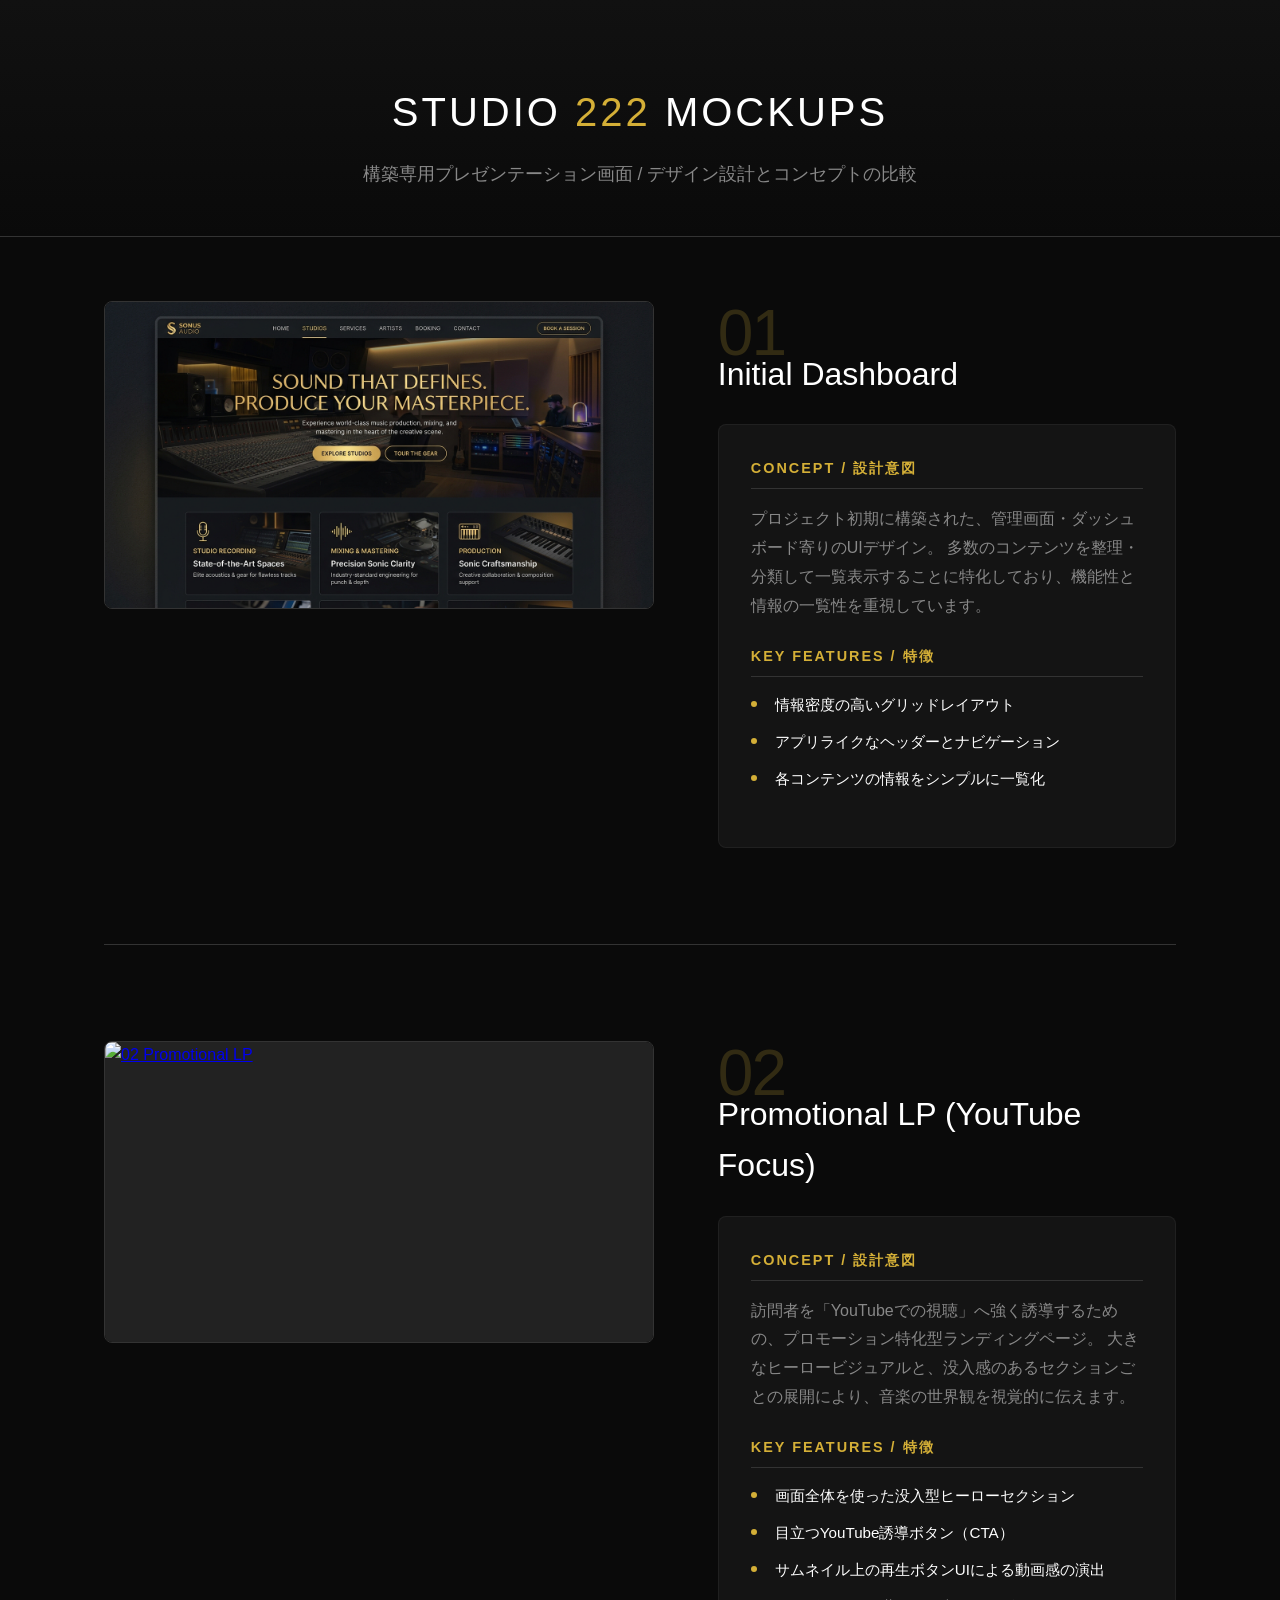
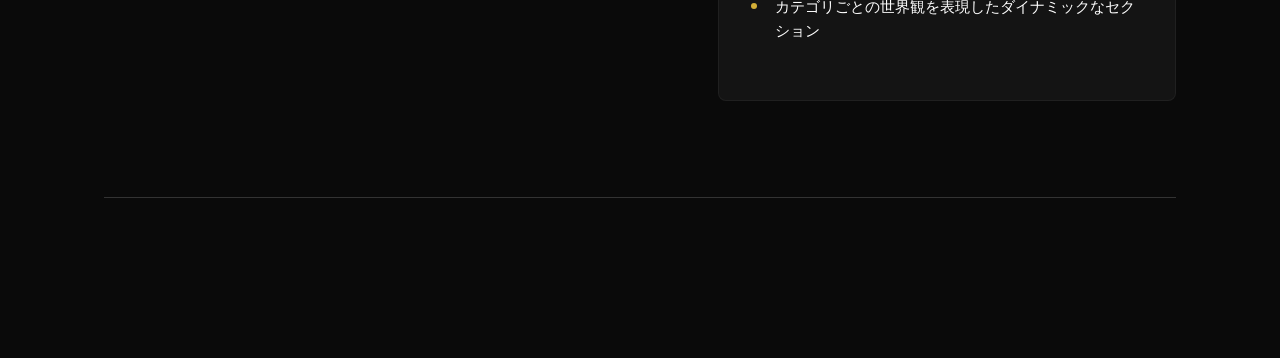
==== mockups/index.html @ 64bae68f "UI: Add presentation LP inside mockups folder" ====
<!DOCTYPE html>
<html lang="ja">
<head>
    <meta charset="UTF-8">
    <meta name="viewport" content="width=device-width, initial-scale=1.0">
    <title>Design Presentations - Studio 222</title>
    <style>
        :root {
            --bg-main: #0a0a0a;
            --bg-card: #141414;
            --text-main: #ffffff;
            --text-muted: #888888;
            --accent: #d4af37;
            --border: #333333;
        }

        * { margin: 0; padding: 0; box-sizing: border-box; }
        
        body {
            font-family: 'Helvetica Neue', Arial, sans-serif;
            background-color: var(--bg-main);
            color: var(--text-main);
            line-height: 1.6;
        }

        /* Presentation Header */
        header {
            padding: 5rem 5% 3rem;
            text-align: center;
            border-bottom: 1px solid var(--border);
            background: linear-gradient(180deg, #111 0%, #0a0a0a 100%);
        }
        h1 { font-size: 2.5rem; font-weight: 300; letter-spacing: 3px; margin-bottom: 1rem; }
        h1 span { color: var(--accent); }
        .subtitle { color: var(--text-muted); font-size: 1.1rem; max-width: 600px; margin: 0 auto; }

        /* Container */
        .container {
            max-width: 1200px;
            margin: 0 auto;
            padding: 4rem 5%;
        }

        /* Section Layout */
        .mockup-section {
            display: flex;
            flex-direction: column;
            gap: 2rem;
            margin-bottom: 6rem;
            padding-bottom: 6rem;
            border-bottom: 1px solid var(--border);
        }
        @media (min-width: 900px) {
            .mockup-section { flex-direction: row; align-items: flex-start; }
            .mockup-image { flex: 1.2; position: sticky; top: 2rem; }
            .mockup-info { flex: 1; padding-left: 2rem; }
        }

        /* Numbering & Title */
        .number {
            font-size: 4rem;
            font-weight: 100;
            color: rgba(212, 175, 55, 0.2);
            line-height: 1;
            margin-bottom: -1rem;
            letter-spacing: -2px;
        }
        .title {
            font-size: 2rem;
            font-weight: 400;
            margin-bottom: 1.5rem;
            color: var(--text-main);
        }

        /* Image / Link */
        .image-link {
            display: block;
            border-radius: 8px;
            overflow: hidden;
            border: 1px solid var(--border);
            transition: all 0.3s;
            position: relative;
        }
        .image-link::after {
            content: 'VIEW PROTOTYPE ↗';
            position: absolute;
            top: 50%; left: 50%; transform: translate(-50%, -50%);
            background: rgba(0,0,0,0.8); color: var(--accent);
            padding: 1rem 2rem; border-radius: 50px;
            font-size: 0.9rem; font-weight: bold; letter-spacing: 2px;
            opacity: 0; transition: all 0.3s;
        }
        .image-link:hover { border-color: var(--accent); box-shadow: 0 10px 30px rgba(0,0,0,0.5); }
        .image-link:hover img { filter: brightness(0.5); }
        .image-link:hover::after { opacity: 1; }

        .image-link img {
            width: 100%;
            display: block;
            transition: filter 0.3s;
            background: #222;
        }

        /* Concept Content */
        .concept-block {
            background: var(--bg-card);
            padding: 2rem;
            border-radius: 8px;
            border: 1px solid rgba(255,255,255,0.05);
        }
        .concept-heading {
            font-size: 0.9rem;
            color: var(--accent);
            text-transform: uppercase;
            letter-spacing: 2px;
            margin-bottom: 1rem;
            border-bottom: 1px solid var(--border);
            padding-bottom: 0.5rem;
        }
        .concept-text {
            color: var(--text-muted);
            font-size: 1rem;
            line-height: 1.8;
            margin-bottom: 1.5rem;
        }
        
        .feature-list { list-style: none; margin-bottom: 1.5rem; }
        .feature-list li {
            position: relative; padding-left: 1.5rem; color: var(--text-main); font-size: 0.95rem; margin-bottom: 0.8rem;
        }
        .feature-list li::before {
            content: ''; position: absolute; left: 0; top: 0.5rem; width: 6px; height: 6px;
            background: var(--accent); border-radius: 50%;
        }

    </style>
</head>
<body>

    <header>
        <h1>STUDIO <span>222</span> MOCKUPS</h1>
        <p class="subtitle">構築専用プレゼンテーション画面 / デザイン設計とコンセプトの比較</p>
    </header>

    <div class="container">

        <!-- ==================== MOCKUP 01 ==================== -->
        <section class="mockup-section">
            <div class="mockup-image">
                <a href="01_landing_page.html" class="image-link">
                    <!-- Thumbnail for 01 (Dashboard) -->
                    <img src="thumb_01.jpg" alt="01 Initial Dashboard" style="min-height:300px; object-fit:cover;">
                </a>
            </div>
            
            <div class="mockup-info">
                <div class="number">01</div>
                <h2 class="title">Initial Dashboard</h2>
                
                <div class="concept-block">
                    <h3 class="concept-heading">Concept / 設計意図</h3>
                    <p class="concept-text">
                        プロジェクト初期に構築された、管理画面・ダッシュボード寄りのUIデザイン。
                        多数のコンテンツを整理・分類して一覧表示することに特化しており、機能性と情報の一覧性を重視しています。
                    </p>
                    
                    <h3 class="concept-heading">Key Features / 特徴</h3>
                    <ul class="feature-list">
                        <li>情報密度の高いグリッドレイアウト</li>
                        <li>アプリライクなヘッダーとナビゲーション</li>
                        <li>各コンテンツの情報をシンプルに一覧化</li>
                    </ul>
                </div>
            </div>
        </section>

        <!-- ==================== MOCKUP 02 ==================== -->
        <section class="mockup-section">
            <div class="mockup-image">
                <a href="02_lp_design.html" class="image-link">
                    <!-- Thumbnail for 02 (LP) using Unsplash placeholder -->
                    <img src="https://images.unsplash.com/photo-1614149162883-504ce4d13909?q=80&w=800&auto=format&fit=crop" alt="02 Promotional LP" style="min-height:300px; object-fit:cover;">
                </a>
            </div>
            
            <div class="mockup-info">
                <div class="number">02</div>
                <h2 class="title">Promotional LP (YouTube Focus)</h2>
                
                <div class="concept-block">
                    <h3 class="concept-heading">Concept / 設計意図</h3>
                    <p class="concept-text">
                        訪問者を「YouTubeでの視聴」へ強く誘導するための、プロモーション特化型ランディングページ。
                        大きなヒーロービジュアルと、没入感のあるセクションごとの展開により、音楽の世界観を視覚的に伝えます。
                    </p>
                    
                    <h3 class="concept-heading">Key Features / 特徴</h3>
                    <ul class="feature-list">
                        <li>画面全体を使った没入型ヒーローセクション</li>
                        <li>目立つYouTube誘導ボタン（CTA）</li>
                        <li>サムネイル上の再生ボタンUIによる動画感の演出</li>
                        <li>カテゴリごとの世界観を表現したダイナミックなセクション</li>
                    </ul>
                </div>
            </div>
        </section>

        <!-- New Mockups can be added below by copying a section block -->

    </div>

</body>
</html>
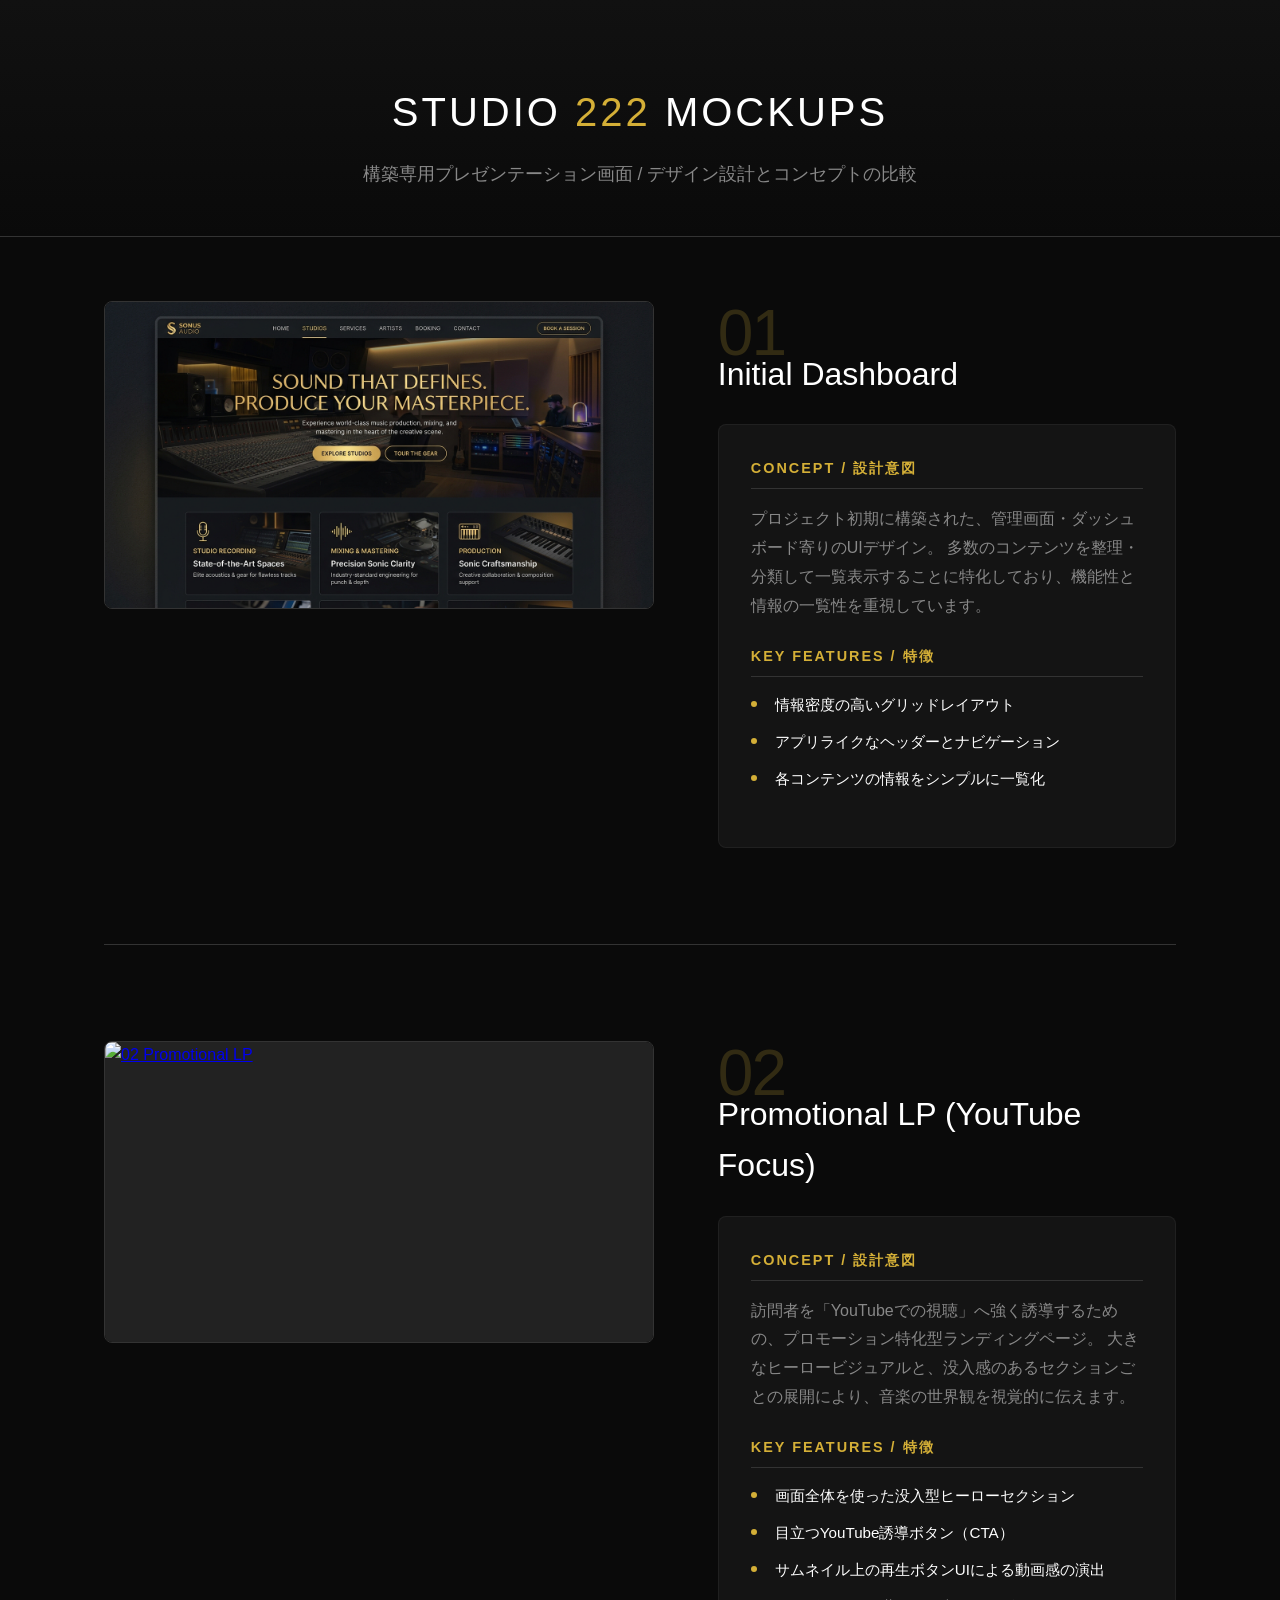
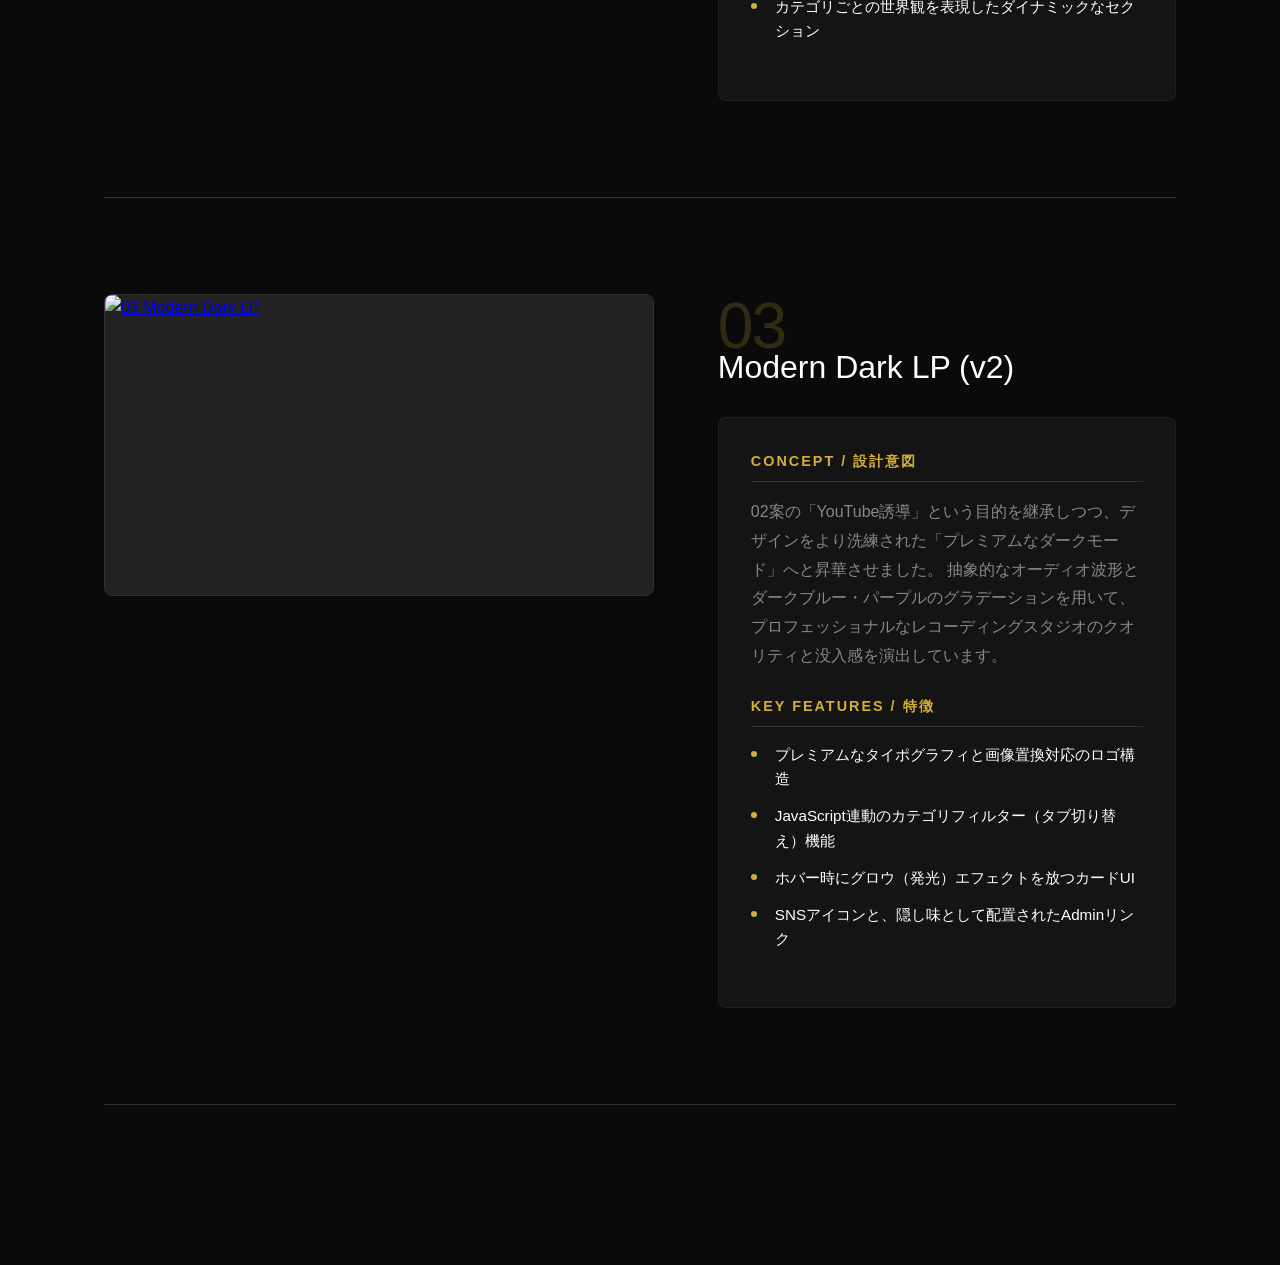
==== commit b0de8e3d: "UI: Add mockup 03 with modern dark mode and dynamic category filters" ====
--- a/mockups/index.html
+++ b/mockups/index.html
@@ -205,6 +205,37 @@
             </div>
         </section>
 
+        <!-- ==================== MOCKUP 03 ==================== -->
+        <section class="mockup-section">
+            <div class="mockup-image">
+                <a href="03_lp_v2.html" class="image-link">
+                    <!-- Thumbnail for 03 -->
+                    <img src="https://images.unsplash.com/photo-1598653222000-6b7b7a552625?q=80&w=800&auto=format&fit=crop" alt="03 Modern Dark LP" style="min-height:300px; object-fit:cover;">
+                </a>
+            </div>
+            
+            <div class="mockup-info">
+                <div class="number">03</div>
+                <h2 class="title">Modern Dark LP (v2)</h2>
+                
+                <div class="concept-block">
+                    <h3 class="concept-heading">Concept / 設計意図</h3>
+                    <p class="concept-text">
+                        02案の「YouTube誘導」という目的を継承しつつ、デザインをより洗練された「プレミアムなダークモード」へと昇華させました。
+                        抽象的なオーディオ波形とダークブルー・パープルのグラデーションを用いて、プロフェッショナルなレコーディングスタジオのクオリティと没入感を演出しています。
+                    </p>
+                    
+                    <h3 class="concept-heading">Key Features / 特徴</h3>
+                    <ul class="feature-list">
+                        <li>プレミアムなタイポグラフィと画像置換対応のロゴ構造</li>
+                        <li>JavaScript連動のカテゴリフィルター（タブ切り替え）機能</li>
+                        <li>ホバー時にグロウ（発光）エフェクトを放つカードUI</li>
+                        <li>SNSアイコンと、隠し味として配置されたAdminリンク</li>
+                    </ul>
+                </div>
+            </div>
+        </section>
+
         <!-- New Mockups can be added below by copying a section block -->
 
     </div>
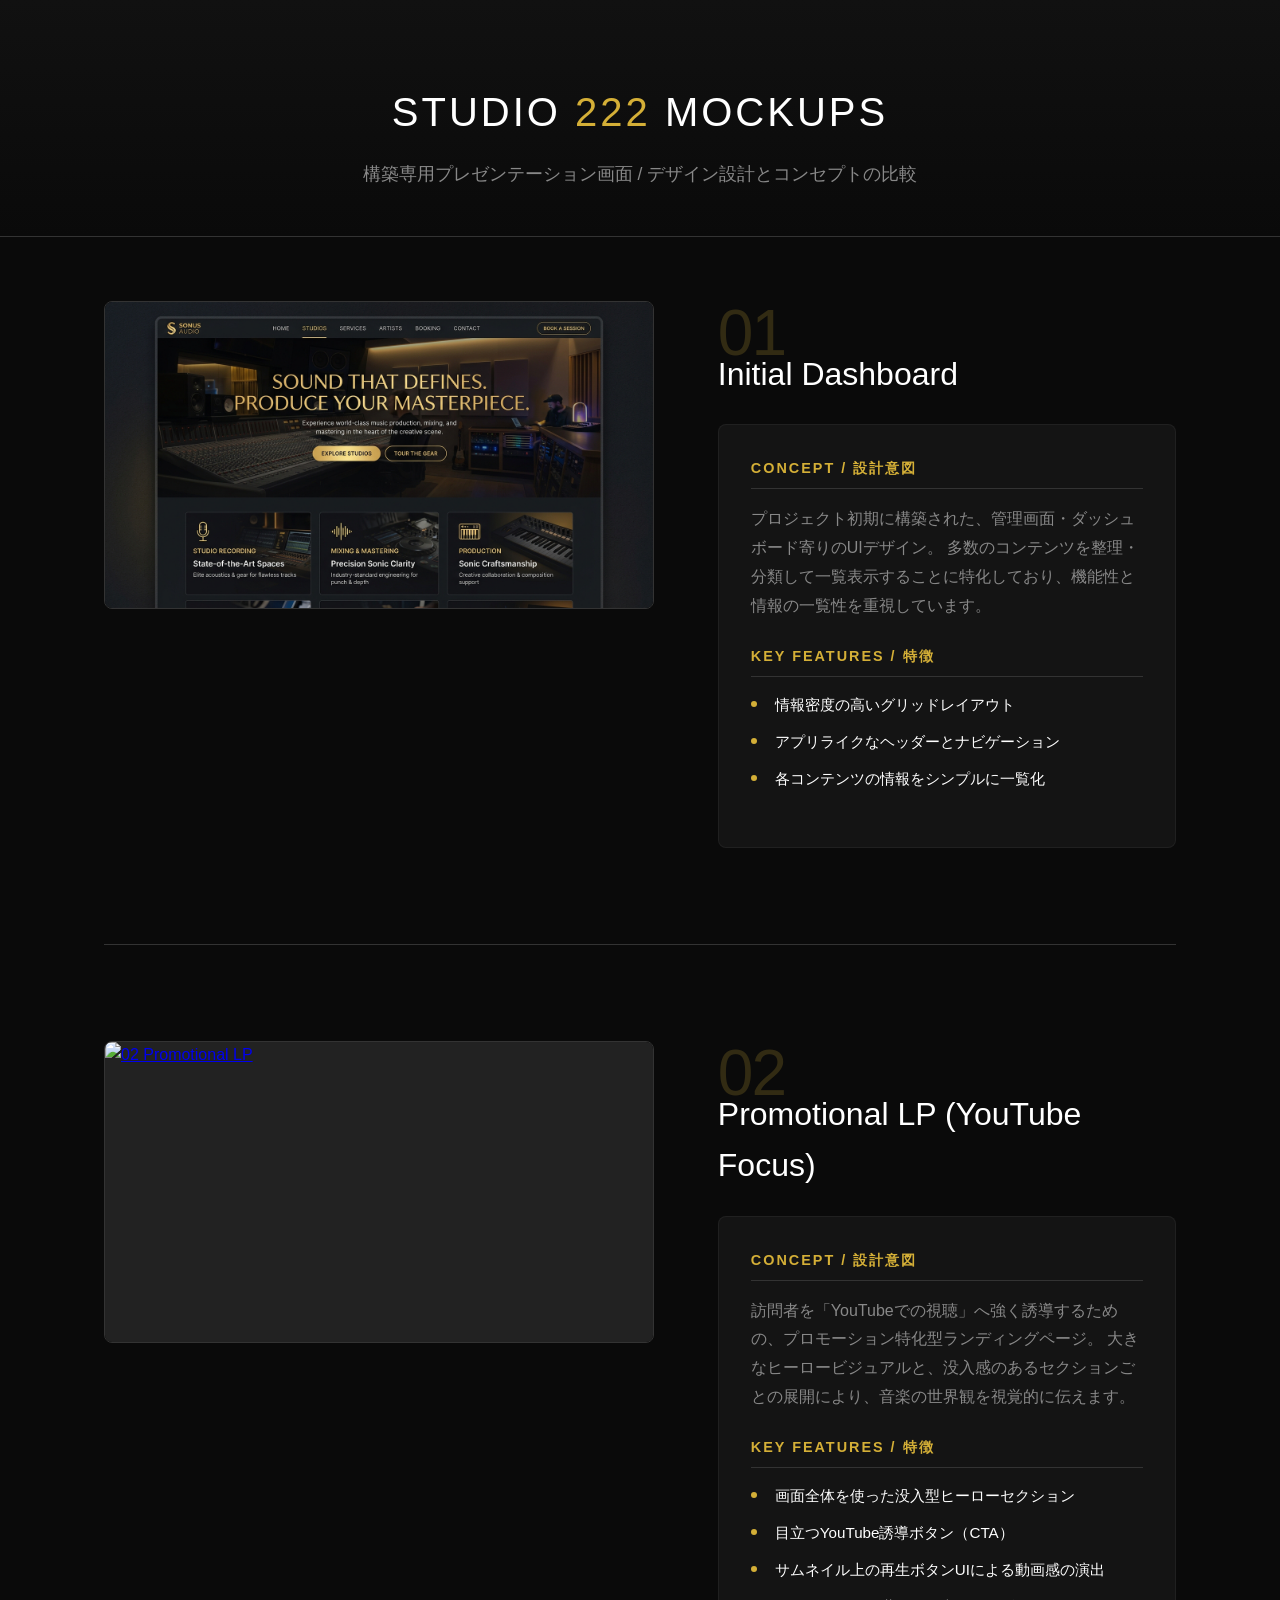
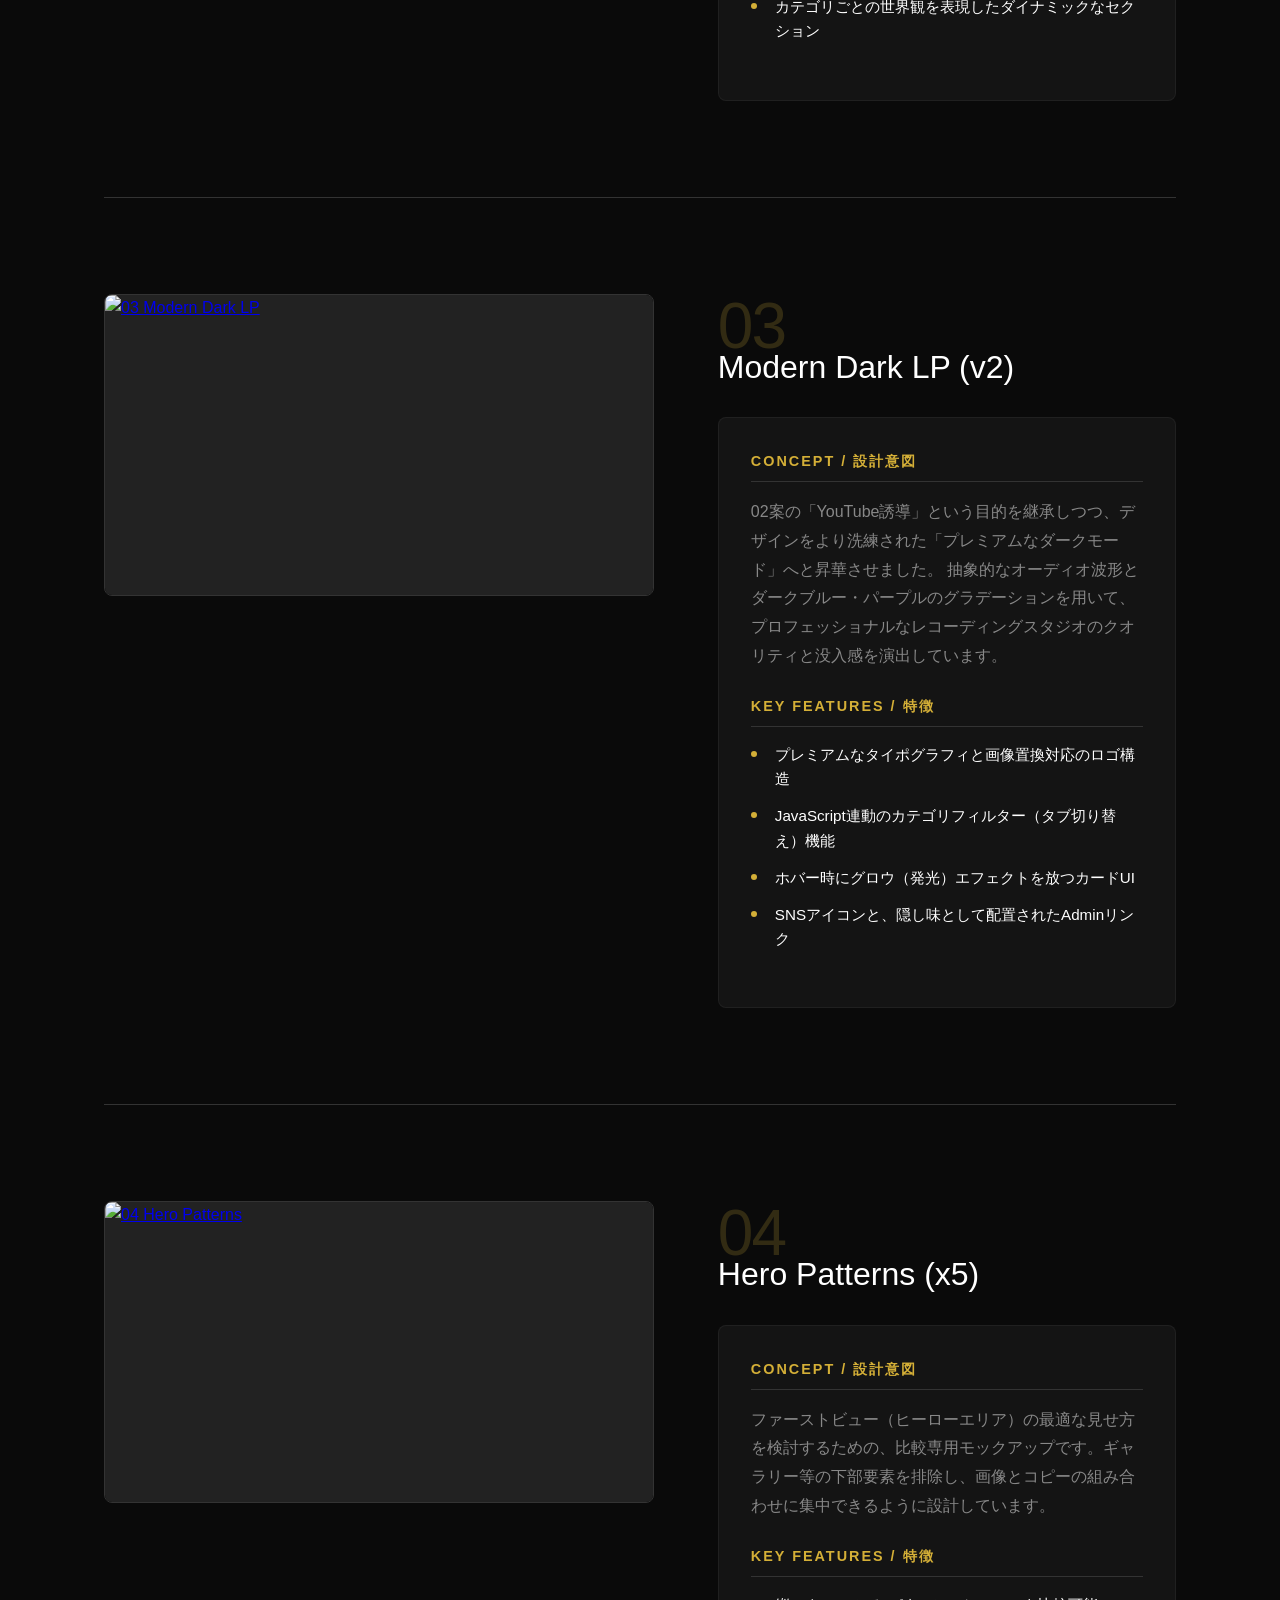
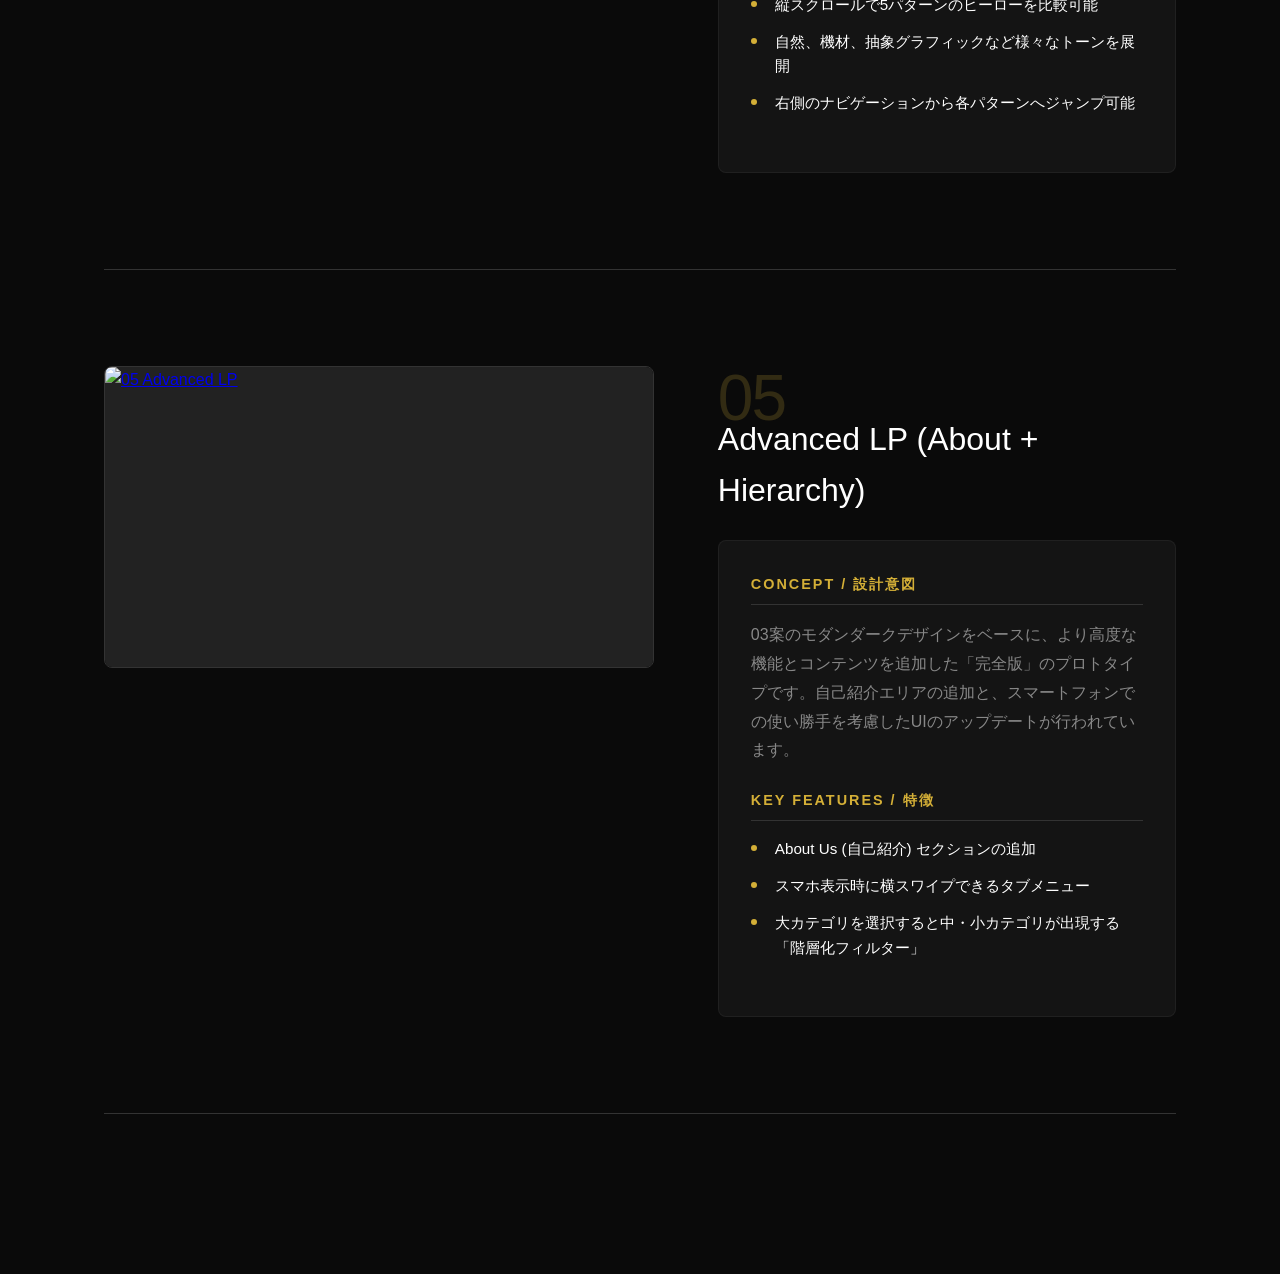
==== commit 75fa28ed: "UI: Add mockup 04 (Hero Variations) and mockup 05 (Advanced LP with About Us and nested swipeable fi" ====
--- a/mockups/index.html
+++ b/mockups/index.html
@@ -147,7 +147,7 @@
         <!-- ==================== MOCKUP 01 ==================== -->
         <section class="mockup-section">
             <div class="mockup-image">
-                <a href="01_landing_page.html" class="image-link">
+                <a href="01_landing_page.html" target="_blank" class="image-link">
                     <!-- Thumbnail for 01 (Dashboard) -->
                     <img src="thumb_01.jpg" alt="01 Initial Dashboard" style="min-height:300px; object-fit:cover;">
                 </a>
@@ -177,7 +177,7 @@
         <!-- ==================== MOCKUP 02 ==================== -->
         <section class="mockup-section">
             <div class="mockup-image">
-                <a href="02_lp_design.html" class="image-link">
+                <a href="02_lp_design.html" target="_blank" class="image-link">
                     <!-- Thumbnail for 02 (LP) using Unsplash placeholder -->
                     <img src="https://images.unsplash.com/photo-1614149162883-504ce4d13909?q=80&w=800&auto=format&fit=crop" alt="02 Promotional LP" style="min-height:300px; object-fit:cover;">
                 </a>
@@ -208,7 +208,7 @@
         <!-- ==================== MOCKUP 03 ==================== -->
         <section class="mockup-section">
             <div class="mockup-image">
-                <a href="03_lp_v2.html" class="image-link">
+                <a href="03_lp_v2.html" target="_blank" class="image-link">
                     <!-- Thumbnail for 03 -->
                     <img src="https://images.unsplash.com/photo-1598653222000-6b7b7a552625?q=80&w=800&auto=format&fit=crop" alt="03 Modern Dark LP" style="min-height:300px; object-fit:cover;">
                 </a>
@@ -236,6 +236,64 @@
             </div>
         </section>
 
+        <!-- ==================== MOCKUP 04 ==================== -->
+        <section class="mockup-section">
+            <div class="mockup-image">
+                <a href="04_hero_patterns.html" target="_blank" class="image-link">
+                    <!-- Thumbnail for 04 -->
+                    <img src="https://images.unsplash.com/photo-1505322747495-6afdd3b70760?q=80&w=800&auto=format&fit=crop" alt="04 Hero Patterns" style="min-height:300px; object-fit:cover;">
+                </a>
+            </div>
+            
+            <div class="mockup-info">
+                <div class="number">04</div>
+                <h2 class="title">Hero Patterns (x5)</h2>
+                
+                <div class="concept-block">
+                    <h3 class="concept-heading">Concept / 設計意図</h3>
+                    <p class="concept-text">
+                        ファーストビュー（ヒーローエリア）の最適な見せ方を検討するための、比較専用モックアップです。ギャラリー等の下部要素を排除し、画像とコピーの組み合わせに集中できるように設計しています。
+                    </p>
+                    
+                    <h3 class="concept-heading">Key Features / 特徴</h3>
+                    <ul class="feature-list">
+                        <li>縦スクロールで5パターンのヒーローを比較可能</li>
+                        <li>自然、機材、抽象グラフィックなど様々なトーンを展開</li>
+                        <li>右側のナビゲーションから各パターンへジャンプ可能</li>
+                    </ul>
+                </div>
+            </div>
+        </section>
+
+        <!-- ==================== MOCKUP 05 ==================== -->
+        <section class="mockup-section">
+            <div class="mockup-image">
+                <a href="05_lp_advanced.html" target="_blank" class="image-link">
+                    <!-- Thumbnail for 05 -->
+                    <img src="https://images.unsplash.com/photo-1570295999919-56ceb5ecca61?q=80&w=800&auto=format&fit=crop" alt="05 Advanced LP" style="min-height:300px; object-fit:cover;">
+                </a>
+            </div>
+            
+            <div class="mockup-info">
+                <div class="number">05</div>
+                <h2 class="title">Advanced LP (About + Hierarchy)</h2>
+                
+                <div class="concept-block">
+                    <h3 class="concept-heading">Concept / 設計意図</h3>
+                    <p class="concept-text">
+                        03案のモダンダークデザインをベースに、より高度な機能とコンテンツを追加した「完全版」のプロトタイプです。自己紹介エリアの追加と、スマートフォンでの使い勝手を考慮したUIのアップデートが行われています。
+                    </p>
+                    
+                    <h3 class="concept-heading">Key Features / 特徴</h3>
+                    <ul class="feature-list">
+                        <li>About Us (自己紹介) セクションの追加</li>
+                        <li>スマホ表示時に横スワイプできるタブメニュー</li>
+                        <li>大カテゴリを選択すると中・小カテゴリが出現する「階層化フィルター」</li>
+                    </ul>
+                </div>
+            </div>
+        </section>
+
         <!-- New Mockups can be added below by copying a section block -->
 
     </div>
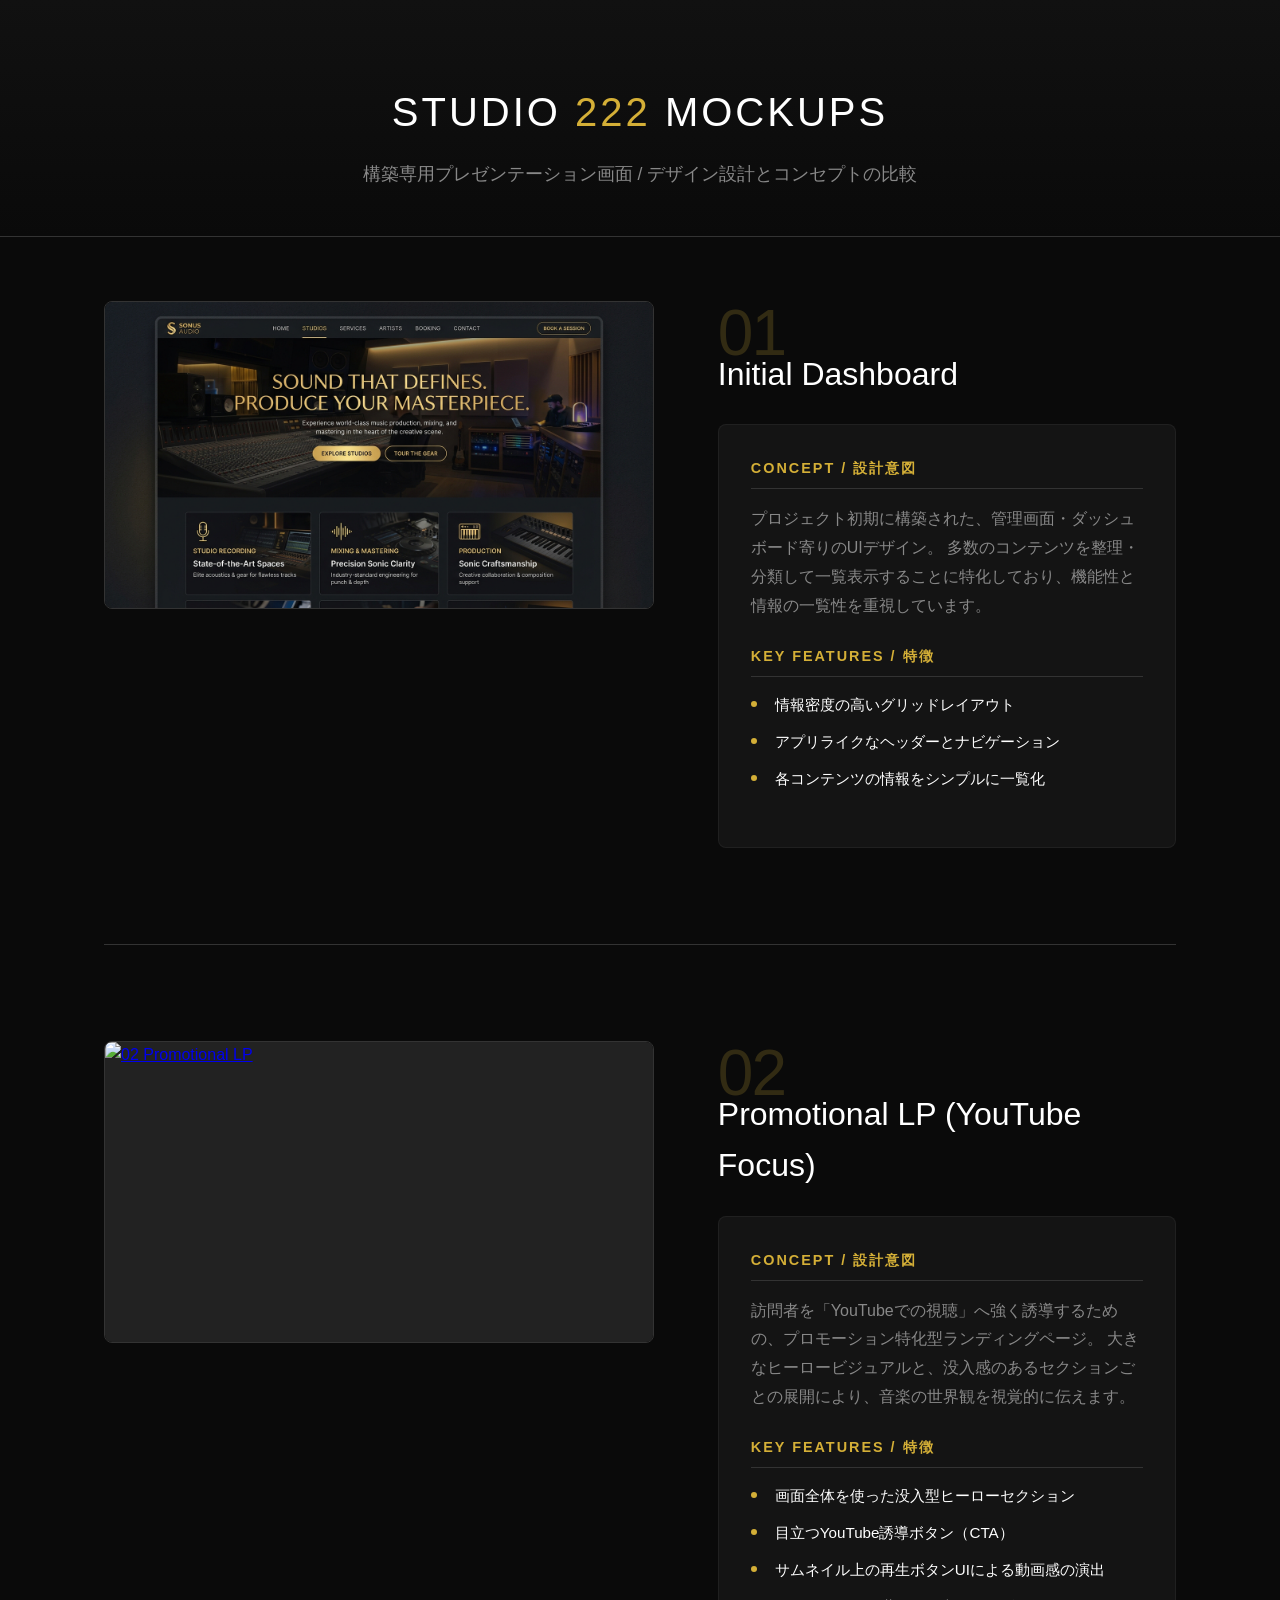
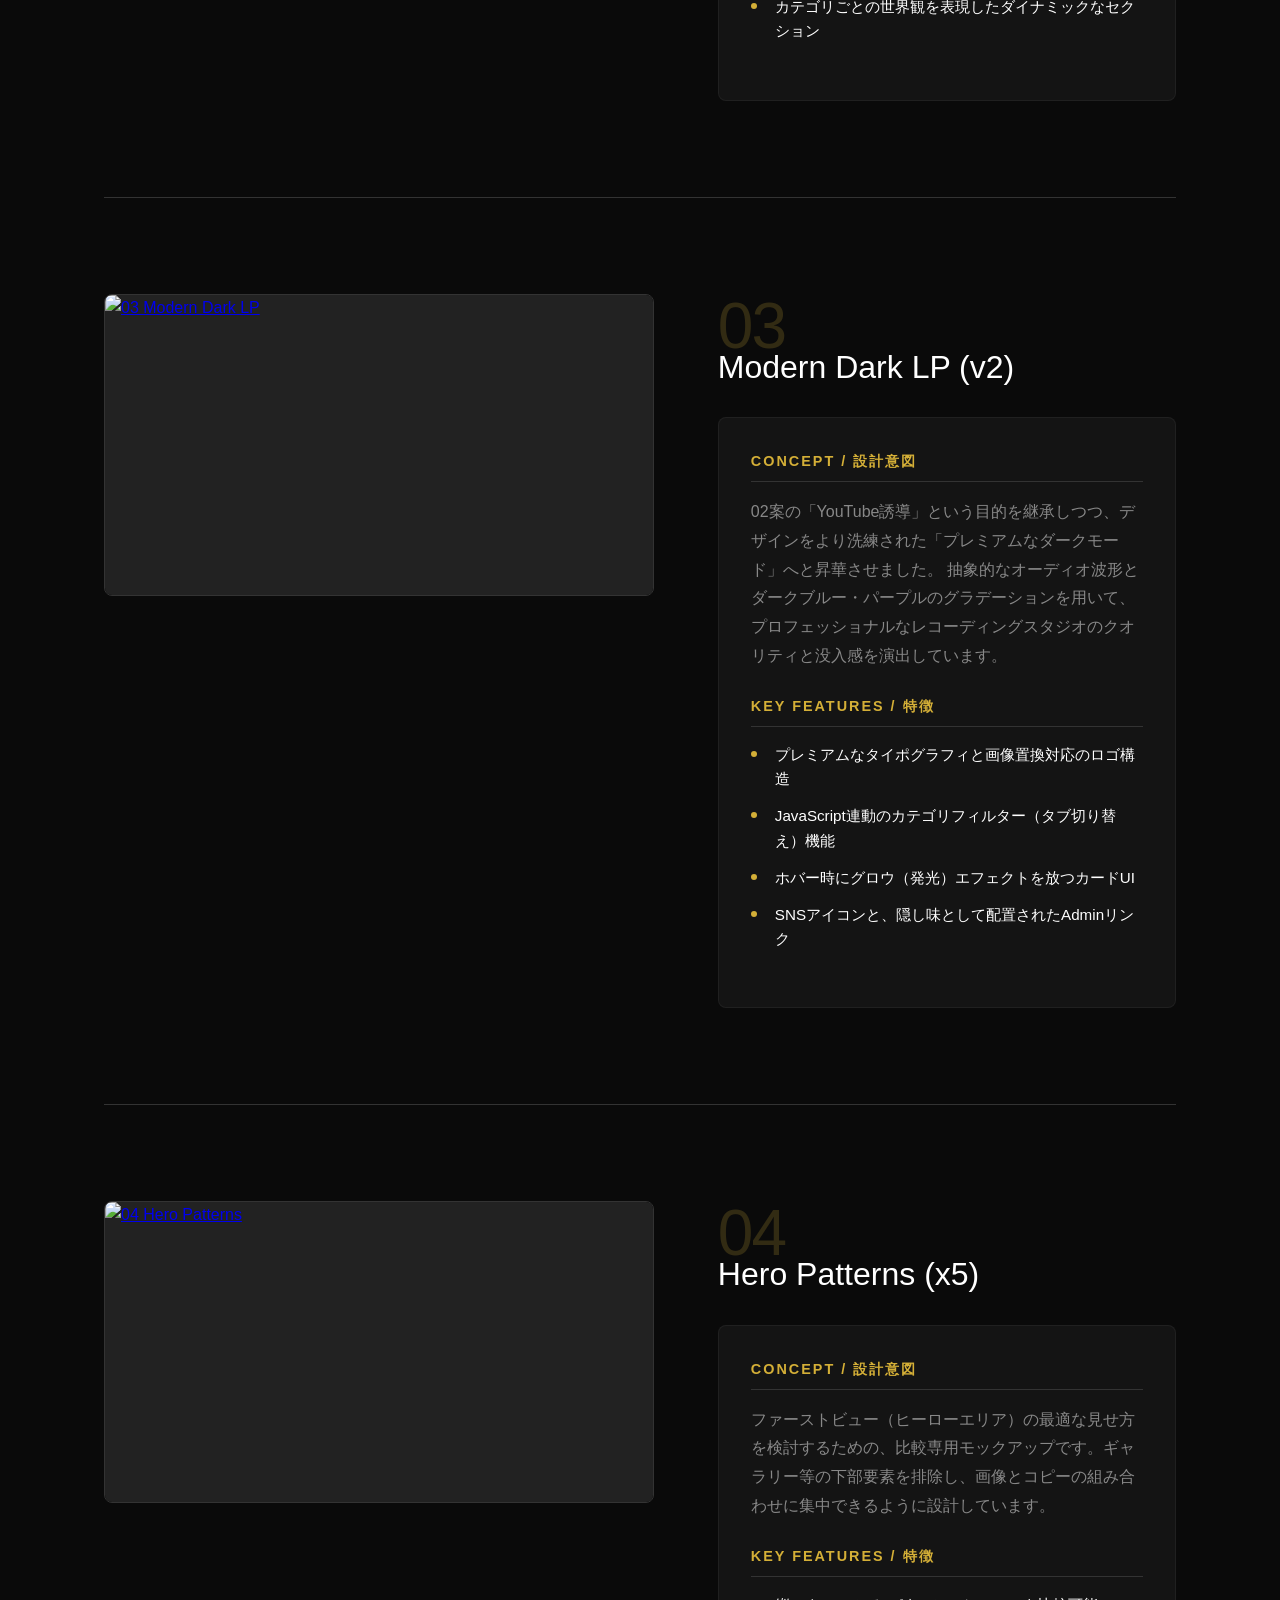
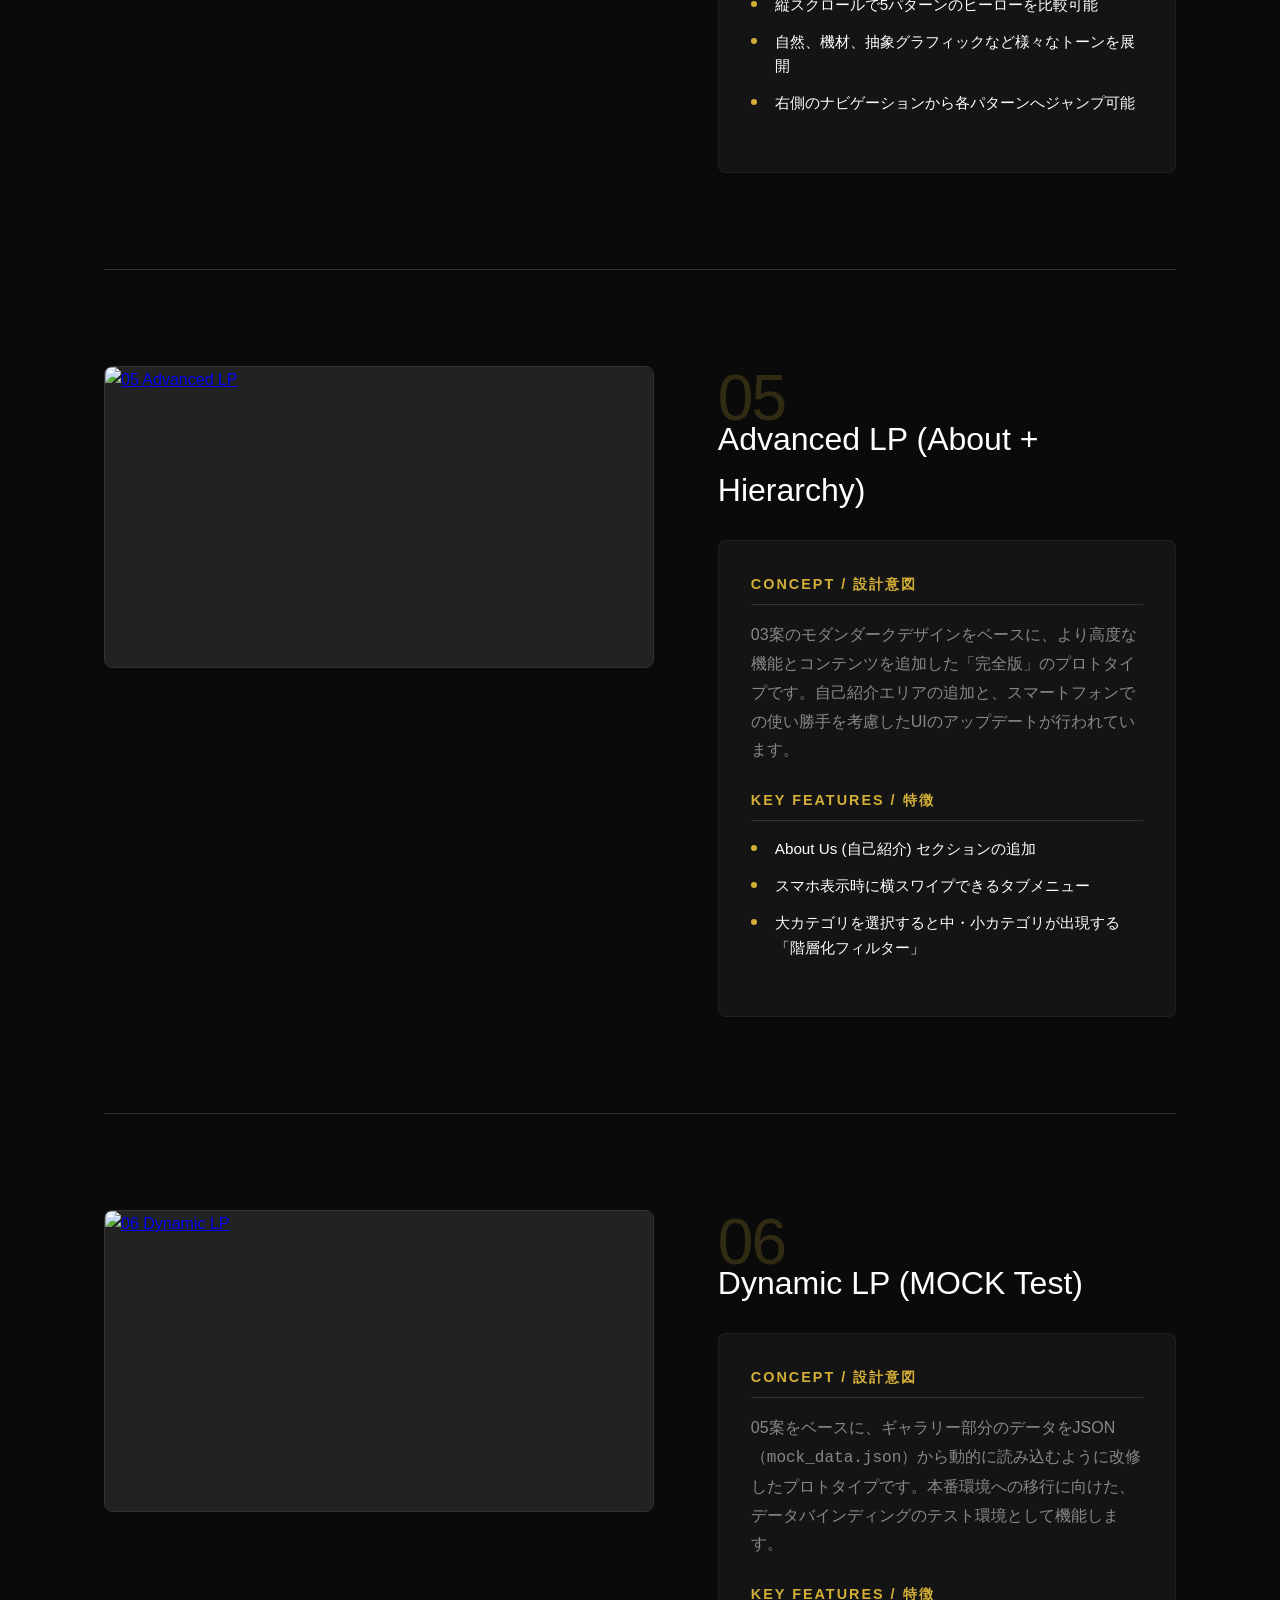
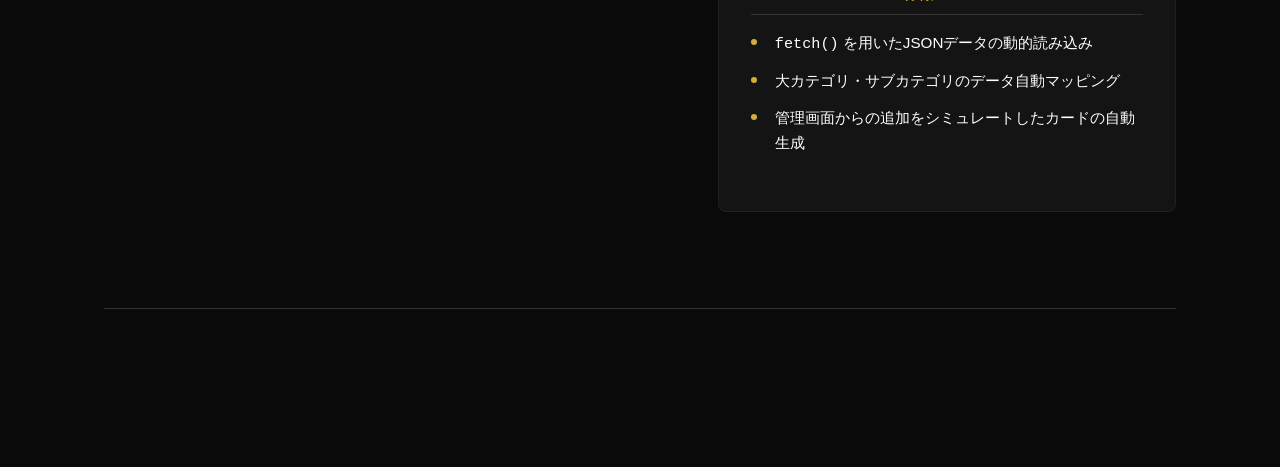
==== commit 6e268f2f: "Feature: Create MOCK test environment (06_lp_dynamic) to simulate JSON data fetching and rendering" ====
--- a/mockups/index.html
+++ b/mockups/index.html
@@ -294,6 +294,35 @@
             </div>
         </section>
 
+        <!-- ==================== MOCKUP 06 ==================== -->
+        <section class="mockup-section">
+            <div class="mockup-image">
+                <a href="06_lp_dynamic.html" target="_blank" class="image-link">
+                    <!-- Thumbnail for 06 -->
+                    <img src="https://images.unsplash.com/photo-1451187580459-43490279c0fa?q=80&w=800&auto=format&fit=crop" alt="06 Dynamic LP" style="min-height:300px; object-fit:cover;">
+                </a>
+            </div>
+            
+            <div class="mockup-info">
+                <div class="number">06</div>
+                <h2 class="title">Dynamic LP (MOCK Test)</h2>
+                
+                <div class="concept-block">
+                    <h3 class="concept-heading">Concept / 設計意図</h3>
+                    <p class="concept-text">
+                        05案をベースに、ギャラリー部分のデータをJSON（<code>mock_data.json</code>）から動的に読み込むように改修したプロトタイプです。本番環境への移行に向けた、データバインディングのテスト環境として機能します。
+                    </p>
+                    
+                    <h3 class="concept-heading">Key Features / 特徴</h3>
+                    <ul class="feature-list">
+                        <li><code>fetch()</code> を用いたJSONデータの動的読み込み</li>
+                        <li>大カテゴリ・サブカテゴリのデータ自動マッピング</li>
+                        <li>管理画面からの追加をシミュレートしたカードの自動生成</li>
+                    </ul>
+                </div>
+            </div>
+        </section>
+
         <!-- New Mockups can be added below by copying a section block -->
 
     </div>
